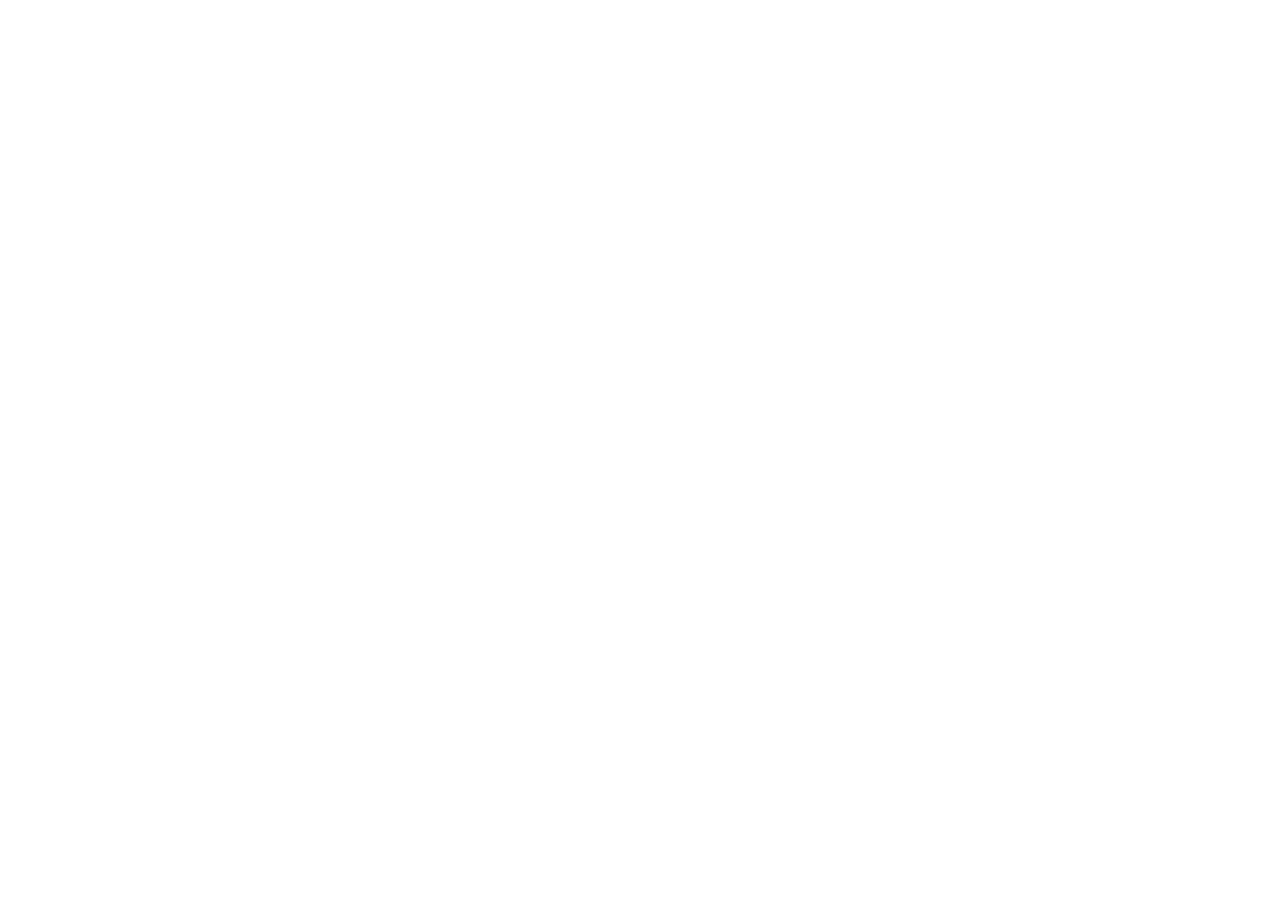
==== products.html @ be023e5a "update" ====
<!DOCTYPE html>
<html lang="en">
<head>
    <meta charset="UTF-8">
    <meta name="viewport" content="width=device-width, initial-scale=1.0">
    <title>Document</title>
<link rel="stylesheet" href="products.css">
</head>
<body>
    
</body>
</html>
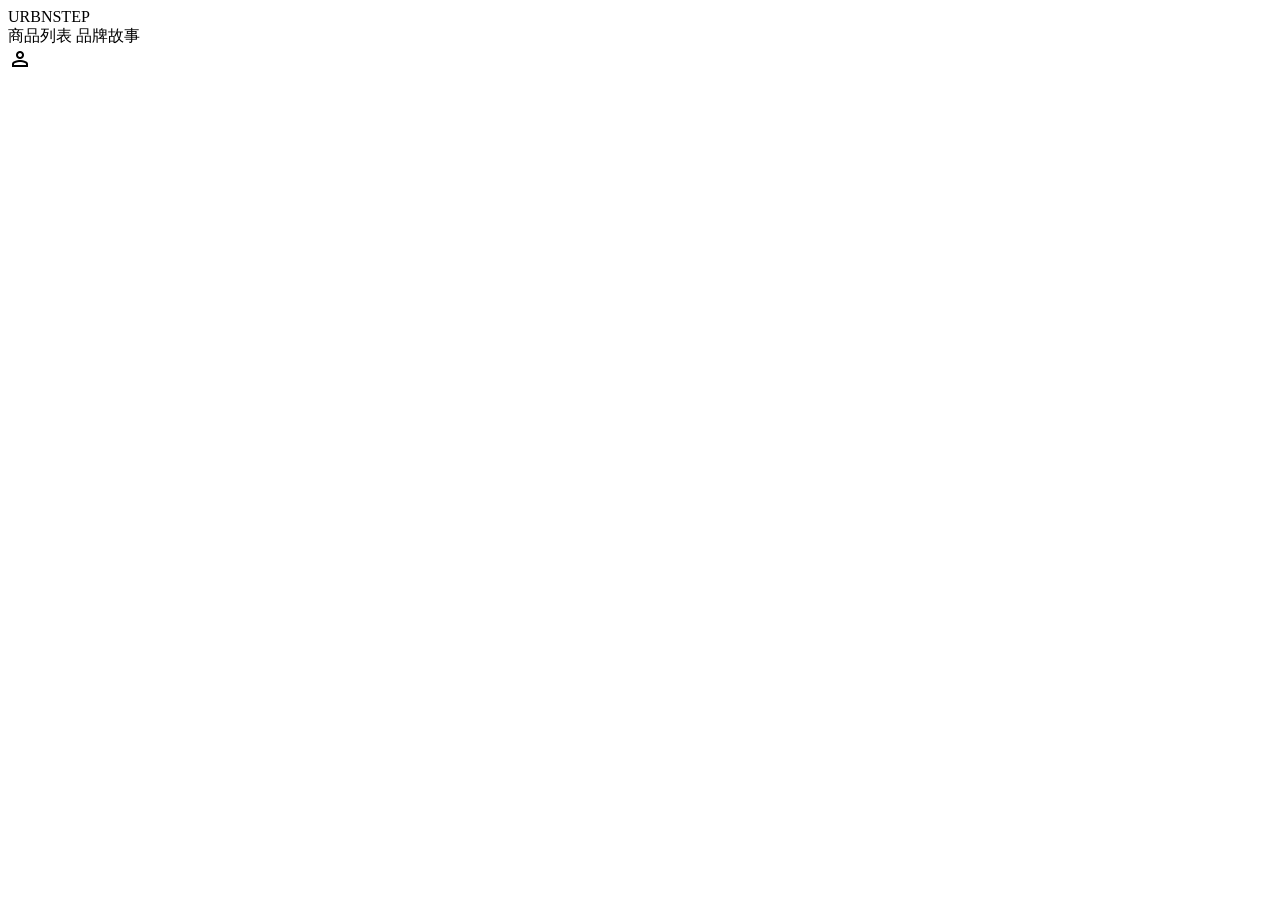
==== commit bcdbc6c5: "v4" ====
--- a/products.html
+++ b/products.html
@@ -5,8 +5,28 @@
     <meta name="viewport" content="width=device-width, initial-scale=1.0">
     <title>Document</title>
 <link rel="stylesheet" href="products.css">
+
+<link
+    rel="stylesheet"
+    href="https://fonts.googleapis.com/css2?family=Material+Symbols+Outlined:opsz,wght,FILL,GRAD@20..48,100..700,0..1,-50..200&icon_names=person"
+  />
+
 </head>
+
+<nav class="navbar">
+  <div class="logo">URBNSTEP</div>
+
+  <div class="nav">
+    <span class="nav-text">商品列表</span>
+    <span class="nav-text">品牌故事</span>
+  </div>
+
+  <span class="material-symbols-outlined person">person</span>
+</nav>
+
 <body>
+  
     
+
 </body>
 </html>
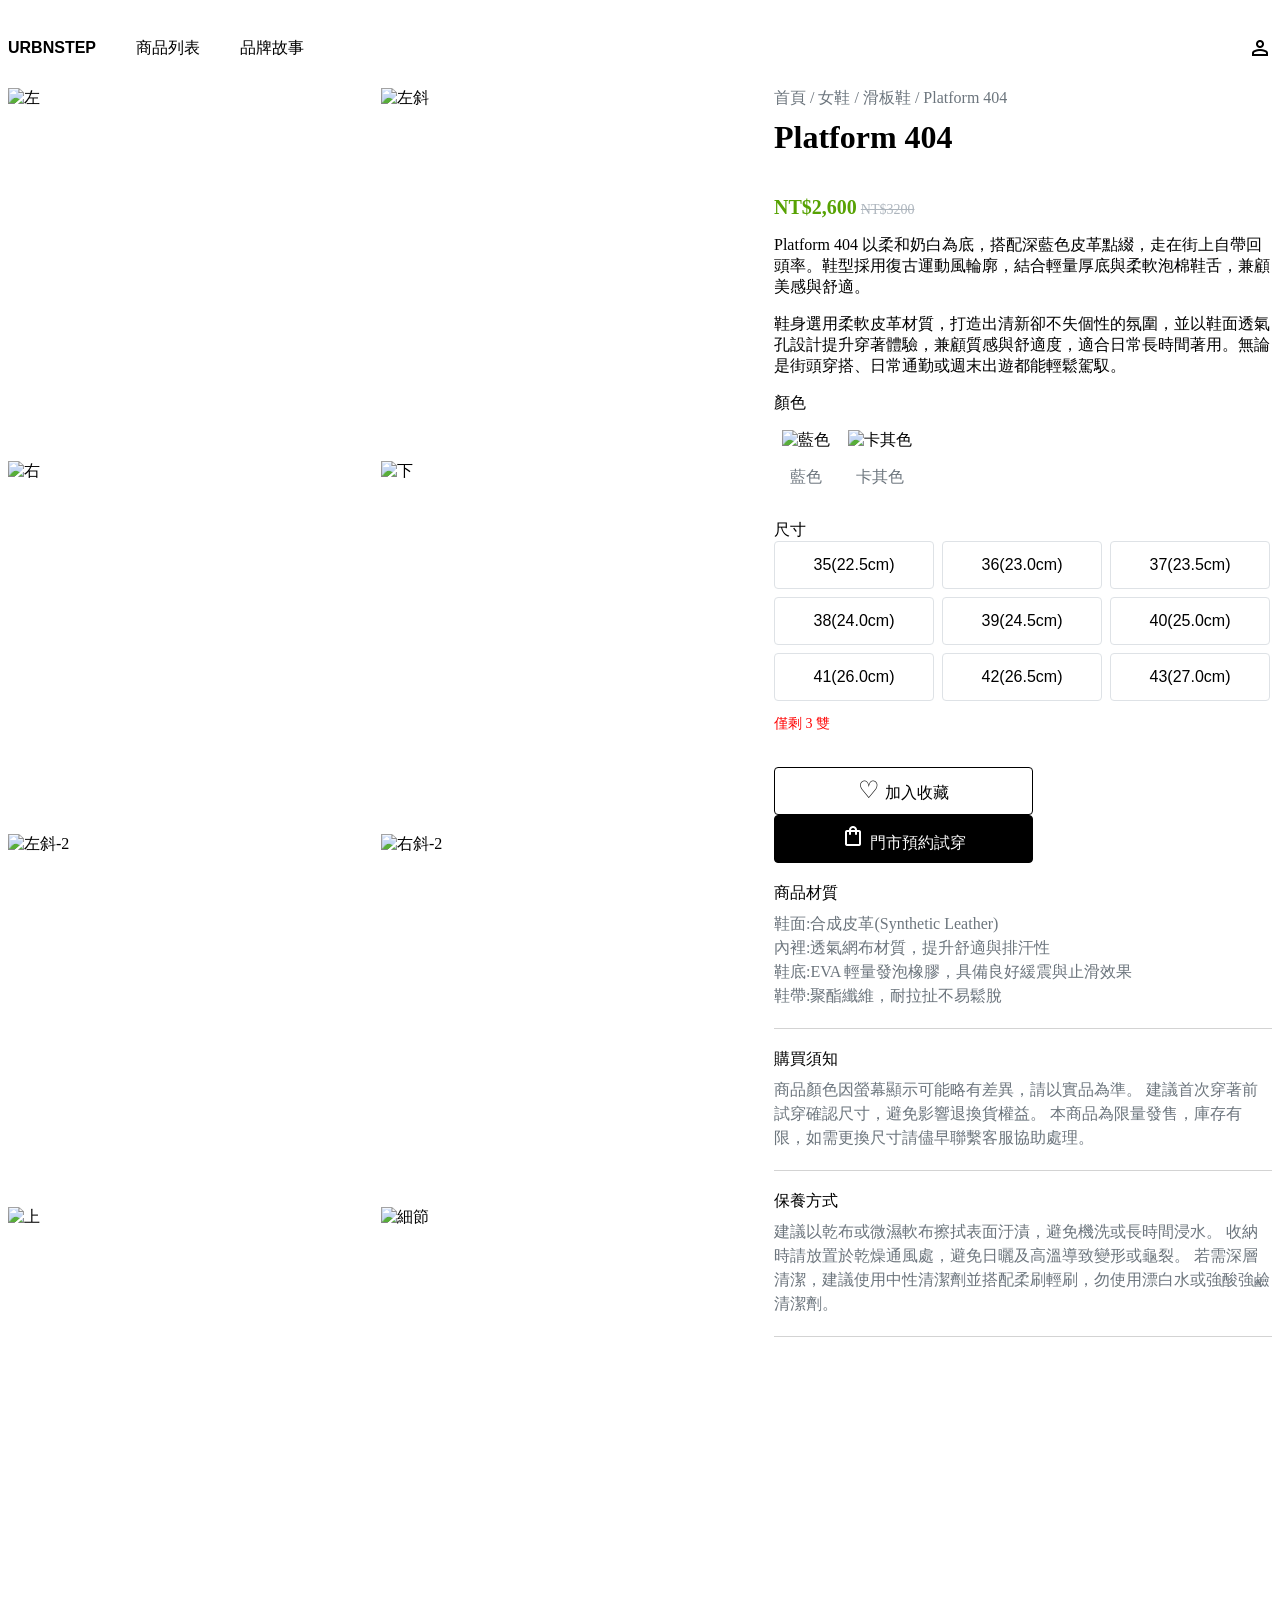
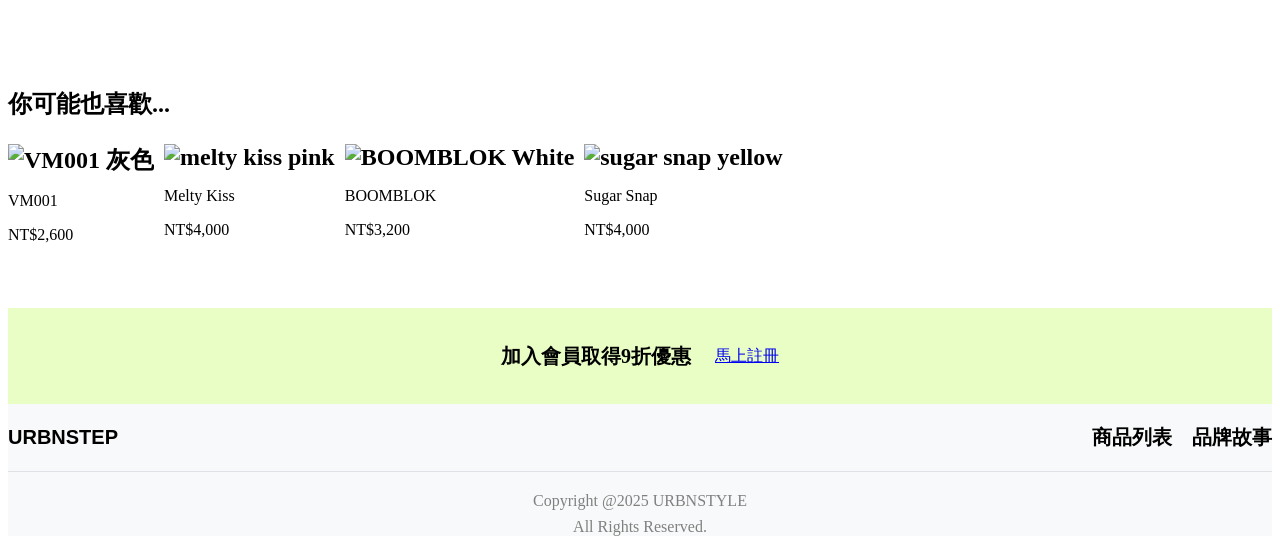
==== commit 1054f6f0: "v4" ====
--- a/products.html
+++ b/products.html
@@ -11,22 +11,232 @@
     href="https://fonts.googleapis.com/css2?family=Material+Symbols+Outlined:opsz,wght,FILL,GRAD@20..48,100..700,0..1,-50..200&icon_names=person"
   />
 
+  <link
+  rel="stylesheet"
+  href="https://fonts.googleapis.com/css2?family=Material+Symbols+Outlined&icon_names=person,shopping_bag"
+>
+
 </head>
-
-<nav class="navbar">
-  <div class="logo">URBNSTEP</div>
-
-  <div class="nav">
-    <span class="nav-text">商品列表</span>
-    <span class="nav-text">品牌故事</span>
-  </div>
-
-  <span class="material-symbols-outlined person">person</span>
-</nav>
-
 <body>
-  
-    
+    <header class="site-navbar">
+        <div class="logo">URBNSTEP</div>
+
+        <div class="nav">
+            <span class="nav-text">商品列表</span>
+            <span class="nav-text">品牌故事</span>
+        </div>
+
+        <div class="person">
+        <span class="material-symbols-outlined">person</span>
+</div>
+</header>
+<div class="product-detail">
+    
+    <div class="product-pic">
+        <ul class="product-grid">
+        <li>
+            <img
+            src="https://github.com/hexschool/2022-web-layout-training/blob/main/2025-week2/image.png?raw=true"
+            alt="左">
+            </li>
+        <li>
+            <img
+            src="https://github.com/hexschool/2022-web-layout-training/blob/main/2025-week2/image-1.png?raw=true"
+            alt="左斜">
+            </li>
+        
+        <li>
+            <img
+            src="https://github.com/hexschool/2022-web-layout-training/blob/main/2025-week2/image-2.png?raw=true"
+            alt="右">
+            </li> 
+
+        <li>
+            <img
+            src="https://github.com/hexschool/2022-web-layout-training/blob/main/2025-week2/image-3.png?raw=true"
+            alt="下">
+            </li>
+        
+        <li>
+            <img
+            src="https://github.com/hexschool/2022-web-layout-training/blob/main/2025-week2/image-4.png?raw=true"
+            alt="左斜-2">
+            </li> 
+
+                <li>
+            <img
+            src="https://github.com/hexschool/2022-web-layout-training/blob/main/2025-week2/image-5.png?raw=true"
+            alt="右斜-2">
+            </li> 
+
+        <li>
+            <img
+            src="https://github.com/hexschool/2022-web-layout-training/blob/main/2025-week2/image-6.png?raw=true"
+            alt="上">
+            </li>
+        
+        <li>
+            <img
+            src="https://github.com/hexschool/2022-web-layout-training/blob/main/2025-week2/image-7.png?raw=true"
+            alt="細節">
+
+            </li> 
+        </ul>
+    </div>
+
+    <div class="product-info">
+        <div class="nav-bar">
+            <span>首頁</span>
+            <span> / </span>
+            <span>女鞋</span>
+            <span> / </span>
+            <span>滑板鞋</span>
+            <span> / </span>
+            <span>Platform 404</span>
+        </div>
+
+        <div class="product-name">Platform 404</div>
+            <span class="price">NT$2,600</span>
+            <span class="crossout">NT$3200</span>
+                <p>Platform 404 以柔和奶白為底，搭配深藍色皮革點綴，走在街上自帶回頭率。鞋型採用復古運動風輪廓，結合輕量厚底與柔軟泡棉鞋舌，兼顧美感與舒適。</p>
+                <p>鞋身選用柔軟皮革材質，打造出清新卻不失個性的氛圍，並以鞋面透氣孔設計提升穿著體驗，兼顧質感與舒適度，適合日常長時間著用。無論是街頭穿搭、日常通勤或週末出遊都能輕鬆駕馭。</p>
+
+         <div>顏色</div>
+            <ul class="color">
+                <li>
+                    <img
+                    src="https://raw.githubusercontent.com/hexschool/2022-web-layout-training/refs/heads/main/2025-week2/image.png"
+                    alt="藍色">
+                    <p class="color-1">藍色</p>
+                </li>
+
+                <li>
+                    <img
+                    src="https://github.com/hexschool/2022-web-layout-training/blob/main/2025-week2/product-1.png?raw=true"
+                    alt="卡其色">
+                    <p class="color-2" >卡其色</p>
+                </li>
+            
+            </ul>
+            
+        <div>尺寸</div>
+            <div class="size-list">
+                <button>35(22.5cm)</button>
+                <button>36(23.0cm)</button>
+                <button>37(23.5cm)</button>
+                <button>38(24.0cm)</button>
+                <button>39(24.5cm)</button>
+                <button>40(25.0cm)</button>
+                <button>41(26.0cm)</button>
+                <button>42(26.5cm)</button>
+                <button>43(27.0cm)</button>
+            </div>
+            <p class="size-remain">僅剩 3 雙</p>
+        
+        <div class="options">
+            <button class="save">
+                <span class="heart">♡</span>
+                加入收藏
+            </button>
+            <button class="reserve">
+                 <span class="material-symbols-outlined">shopping_bag</span>
+                 門市預約試穿
+            </button>
+    
+        </div>
+    
+        <div class="texture">
+        <div class="texture-title">商品材質</div>
+            <p>鞋面:合成皮革(Synthetic Leather)</p>
+            <p>內裡:透氣網布材質，提升舒適與排汗性</p>
+            <p>鞋底:EVA 輕量發泡橡膠，具備良好緩震與止滑效果</p>
+            <p>鞋帶:聚酯纖維，耐拉扯不易鬆脫</p>
+
+        </div>
+
+        <div class="to-know">
+        <div class="know-title">購買須知</div>
+            <p>商品顏色因螢幕顯示可能略有差異，請以實品為準。
+建議首次穿著前試穿確認尺寸，避免影響退換貨權益。
+本商品為限量發售，庫存有限，如需更換尺寸請儘早聯繫客服協助處理。</p>
+            
+        </div>
+
+        <div class="maintain">
+        <div class="maintain-title">保養方式</div>
+            <p>建議以乾布或微濕軟布擦拭表面汙漬，避免機洗或長時間浸水。
+收納時請放置於乾燥通風處，避免日曬及高溫導致變形或龜裂。
+若需深層清潔，建議使用中性清潔劑並搭配柔刷輕刷，勿使用漂白水或強酸強鹼清潔劑。</p>
+
+        </div>
+
+    </div>
+    </div>
+
+<footer class="footer">
+    <div class="recommend">
+        <p>你可能也喜歡...</p>
+                
+                <ul class="re-prod">
+                    <li>
+                        <img
+                        src="https://github.com/hexschool/2022-web-layout-training/blob/main/2025-week2/product-2.png?raw=true"
+                        alt="VM001 灰色"
+                        >
+                        <p>VM001</p>
+                        <p>NT$2,600</p>
+                    </li>
+
+                    <li>
+                        <img src="https://github.com/hexschool/2022-web-layout-training/blob/main/2025-week2/product-3.png?raw=true"
+                        alt="melty kiss pink"
+                        >
+                        <p>Melty Kiss</p>
+                        <p>NT$4,000</p>
+                    </li>
+
+                    <li>
+                        <img src="https://github.com/hexschool/2022-web-layout-training/blob/main/2025-week2/product-4.png?raw=true"
+                        alt="BOOMBLOK White"
+                        >
+                        <p>BOOMBLOK</p>
+                        <p>NT$3,200</p>
+                    </li>
+                    <li>
+                        <img src="https://github.com/hexschool/2022-web-layout-training/blob/main/2025-week2/product-7.png?raw=true"
+                        alt="sugar snap yellow"
+                        >
+                        <p>Sugar Snap</p>
+                        <p>NT$4,000</p>
+                        </li>
+        
+            </div>
+    
+    <div class="discount-banner">
+        <p>加入會員取得9折優惠</p>
+        <a href="#" class="registra">馬上註冊</a>
+    </div>
+
+    <div class="footer-info">
+        <div class="footer-logo">
+            <p class="logo1">URBNSTEP</p>
+    
+        <div class="footer-list">
+            <p>商品列表</p>
+            <p>品牌故事</p>
+        </div> 
+        </div>
+
+    </div>
+
+    <div class="copyright">
+        <p>Copyright @2025 URBNSTYLE</p>
+        <p>All Rights Reserved.</p>
+    </div>
+
+
+</footer>
+
 
 </body>
 </html>
--- a/products.css
+++ b/products.css
@@ -0,0 +1,358 @@
+.site-navbar {
+    
+    display:flex;
+    align-items: center;
+    
+    width:100%;
+    max-width:1296px;
+    height:80px;
+    margin: 0 auto;
+}
+
+.logo{
+    flex-shrink: 0;
+    font-family: "mina", sans-serif;
+    font-weight:700;
+    white-space: nowrap;
+}
+
+.nav {
+  display: flex;
+  flex-direction:row;
+  align-items: center;
+  gap: 40px;
+  margin-left: 40px;
+}
+
+
+.nav-text {
+  font-family: "Noto Sans TC", sans-serif;
+  font-size: 16px;
+  font-weight: 500;
+  white-space:nowrap;
+}
+
+.person {
+  display: flex;
+  align-items: center;
+  margin-left: auto;
+}
+
+.material-symbols-outlined {
+  font-variation-settings:
+  'FILL' 0,
+  'wght' 400,
+  'GRAD' 0,
+  'opsz' 24
+}
+
+
+.product-detail {
+  display: flex;
+  align-items: flex-start;
+  gap: 24px;
+  max-width: 1296px;
+  margin: auto;
+}
+
+.product-grid {
+  display: grid;
+  grid-template-columns: repeat(2, 369px);
+  gap: 4px;
+  margin: 0;
+  padding: 0;
+  list-style: none;
+}
+
+.product-pic img {
+  display: block;
+  width: 369px;
+  height: 369px;
+}
+
+.product-info {
+  flex: 1;
+}
+
+.nav-bar{
+
+    font-size: 16px;
+    color: #6c757d;
+    font-weight: 400;
+
+}
+
+.product-name{
+    font-weight:700;
+    font-size:32px;
+    margin-top:10px;
+    margin-bottom: 40px;
+}
+
+.price{
+    font-weight:700;
+    font-size:20px;
+    color:#57A203;
+    margin-top:20px;
+
+}
+.crossout{
+  color: #adb5bd;
+  text-decoration: line-through;
+  font-size: 14px;
+  margin-top:20px;
+}
+
+.color {
+  display: flex;
+  gap: 10px;
+  padding: 0;
+  list-style: none;
+  
+}
+
+.color img {
+  width: 64px;
+  height: 64px;
+}
+
+.color li {
+  width: 64px;
+  text-align: center;
+}
+
+.color p{
+    font-size:16px;
+    font-weight:400;
+}
+
+.color-1,
+.color-2 {
+    font-size:16px;
+    color:#6c757d
+}
+
+.size-list {
+    display:flex;
+    flex-wrap:wrap ;
+    gap:8px;
+    
+}
+
+.size-list button{
+    width:160px;
+    height:48px;
+    background: #ffffff;
+    border: 1px solid #dee2e6;
+    border-radius: 4px;
+    font-size: 16px;
+    cursor: pointer;
+}
+
+.size-remain {
+  color: red;
+  font-size: 14px;
+}
+
+.options {
+    padding-top:20px;    
+
+}
+
+.options button{
+    width:259px;
+    height:48px;
+    border: 1px solid black;
+    border-radius: 4px;
+    font-size: 16px;
+    cursor: pointer;
+  
+}
+
+.heart {
+      font-size: 24px;
+      line-height: 1;
+}
+
+.reserve .material-symbols-outlined {
+  font-size: 24px;
+}
+
+.save {
+    background-color:#ffffff
+}
+
+.reserve {
+    color:white;
+    background-color:black;
+
+}
+
+.texture {
+    padding-top:20px;
+    font-weight: 500;
+    font-size:16px;
+    gap:10px;
+    border-bottom:1px solid  lightgray;
+
+    padding-bottom: 20px;
+    
+}
+
+.texture p {
+    font-size:16px;
+    font-weight: 400;
+    line-height: 24px;
+    margin: 0;
+    color: #6c757d;
+    
+}
+
+.texture-title {
+  margin-bottom: 8px;
+}
+
+.to-know {
+    padding-top:20px;
+    font-size:16px;
+    border-bottom:1px solid  lightgray;
+
+    padding-bottom: 20px;
+
+}
+
+.to-know p {
+    font-size:16px;
+    font-weight: 400;
+    line-height: 24px;
+    margin: 0;
+    color: #6c757d;
+}
+
+.know-title {
+  margin-bottom: 8px;
+  font-weight: 500;
+}
+
+.maintain {
+    padding-top:20px;
+    font-size:16px;
+    border-bottom:1px solid  lightgray;
+
+    padding-bottom: 20px;
+}
+
+.maintain p {
+    font-size:16px;
+    font-weight: 400;
+    line-height: 24px;
+    margin: 0;
+    color: #6c757d;
+}
+
+.maintain-title {
+    margin-bottom: 8px;
+    font-weight: 500;
+
+}
+
+.recommend {
+  font-size:24px;
+  padding-top:40px;
+  font-weight: 700;
+
+    max-width: 1296px;
+  margin: 48px auto 0;
+
+}
+
+.re-prod {
+    display: flex;  
+    justify-content: flex-start;
+    align-items: flex-start;
+    list-style: none;
+    gap:10px;
+    padding: 0;
+    
+}
+
+.re-prod img {
+    width: 306px;
+    height: 365px;
+}
+
+.re-prod p {
+    font-size: 16px;
+    font-weight: 500;
+    font-style: normal;
+}
+
+.discount-banner{
+  display:flex;  
+  align-items:center;
+  justify-content: center;
+  background-color:#e8fec5;
+  gap:24px;
+
+  height:96px;
+  width:100%;
+  margin-top:48px;
+}
+
+.discount-banner p {
+  margin: 0;
+  font-size: 20px;
+  font-weight: 700;
+  
+}
+
+.footer-info {
+    padding: 0;
+    margin: 0;
+
+}
+
+.footer-logo {
+    display:flex;
+    align-items: center;
+    justify-content: space-between;
+
+    font-family: "Mina", sans-serif;
+    font-size: 20px;
+    font-weight: 700;
+    font-style: normal;
+    background-color: #f8f9fa;
+    border-bottom: 1px solid #dee2e6;
+    max-width: 1296px;
+    margin:auto;
+}
+
+.footer-list {
+  display: flex;
+  align-items: center;
+  gap:20px;
+  font-family: "Noto Sans TC", sans-serif;
+  background-color: #f8f9fa;
+}
+
+
+.copyright {
+    background-color: #f8f9fa;
+    color:gray;
+    text-align: center;
+    font-size 14px;
+    font-weight:400;
+    margin: 0;
+
+    padding-top: 20px;
+}
+
+.copyright p {
+  margin: 0 0 8px;
+}
+
+.copyright p:last-child {
+  margin-bottom: 0;
+}
+
+
